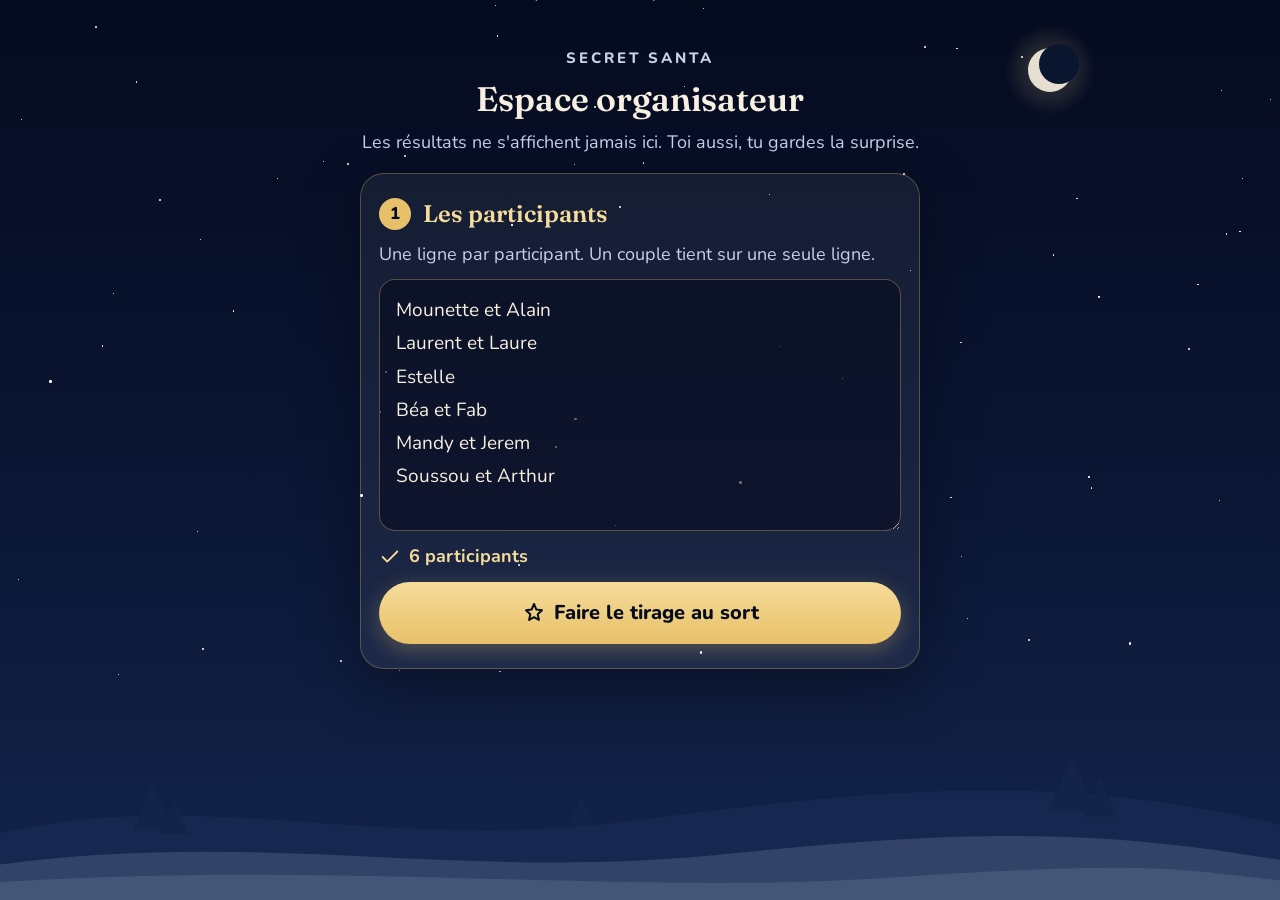
==== organisateur.html @ 4f77e8dc "Site Secret Santa : tirage au sort et révélation par lien secret Co-Authored-By: Claude Opus 5.5 <no" ====
<!doctype html>
<html lang="fr">
<head>
  <meta charset="utf-8">
  <meta name="viewport" content="width=device-width, initial-scale=1">
  <meta name="robots" content="noindex">
  <meta name="theme-color" content="#050b1f">
  <title>Secret Santa – Organisateur</title>
  <link rel="preconnect" href="https://fonts.googleapis.com">
  <link rel="preconnect" href="https://fonts.gstatic.com" crossorigin>
  <link href="https://fonts.googleapis.com/css2?family=Fraunces:opsz,wght@9..144,600;9..144,700&family=Nunito:wght@400;600;700;800&display=swap" rel="stylesheet">
  <link rel="stylesheet" href="style.css">
</head>
<body>
  <!-- Icônes réutilisées -->
  <svg width="0" height="0" style="position:absolute" aria-hidden="true">
    <symbol id="i-check" viewBox="0 0 24 24"><path d="M20 6 9 17l-5-5"/></symbol>
    <symbol id="i-star" viewBox="0 0 24 24"><path d="M12 3l2.4 5.6L20 9.3l-4.3 3.9 1.2 5.8L12 16.2 7.1 19l1.2-5.8L4 9.3l5.6-.7z"/></symbol>
    <symbol id="i-ok" viewBox="0 0 24 24"><circle cx="12" cy="12" r="9"/><path d="M8 12.5l2.6 2.5L16 9.5"/></symbol>
    <symbol id="i-warn" viewBox="0 0 24 24"><path d="M12 3 2 20h20L12 3z"/><path d="M12 10v4"/><path d="M12 17v.5"/></symbol>
    <symbol id="i-copy" viewBox="0 0 24 24"><rect x="9" y="9" width="11" height="11" rx="2"/><path d="M5 15V6a2 2 0 0 1 2-2h8"/></symbol>
    <symbol id="i-sms" viewBox="0 0 24 24"><path d="M21 12a8 8 0 0 1-11.6 7.1L4 20l1-4.6A8 8 0 1 1 21 12z"/></symbol>
    <symbol id="i-redo" viewBox="0 0 24 24"><path d="M3 12a9 9 0 1 0 3-6.7"/><path d="M3 4v5h5"/></symbol>
  </svg>

  <main class="orga">
    <header class="orga-head">
      <p class="eyebrow">Secret Santa</p>
      <h1>Espace organisateur</h1>
      <p>Les résultats ne s'affichent jamais ici. Toi aussi, tu gardes la surprise.</p>
    </header>

    <!-- Étape 1 : participants -->
    <section class="glass card" id="step1">
      <h2 class="step-title"><span class="num">1</span>Les participants</h2>
      <label for="names">Une ligne par participant. Un couple tient sur une seule ligne.</label>
      <textarea id="names" rows="6">Mounette et Alain
Laurent et Laure
Estelle
Béa et Fab
Mandy et Jerem
Soussou et Arthur</textarea>
      <p class="counter" id="counter" aria-live="polite"></p>
      <button class="btn btn-gold btn-big" id="drawBtn" type="button">
        <svg class="icon" aria-hidden="true"><use href="#i-star"/></svg>
        Faire le tirage au sort
      </button>
    </section>

    <!-- Étape 2 : liens à envoyer -->
    <section id="step2" class="hidden" style="display:flex;flex-direction:column;gap:18px">
      <div class="banner">
        <svg class="icon" aria-hidden="true"><use href="#i-ok"/></svg>
        <p><strong>Le tirage est fait !</strong> Envoie maintenant à chacun son propre lien.</p>
      </div>
      <div class="banner hidden" id="localWarn">
        <svg class="icon" aria-hidden="true"><use href="#i-warn"/></svg>
        <p>Tu ouvres cette page depuis ton ordinateur, pas depuis Internet. Les liens ne fonctionneront pour les autres qu'une fois le site mis en ligne.</p>
      </div>
      <h2 class="step-title"><span class="num">2</span>Envoyer les liens</h2>
      <div class="people" id="list"></div>
      <div class="redo-zone">
        <p>Une erreur dans la liste ?</p>
        <button class="btn btn-redo" id="redoBtn" type="button">
          <svg class="icon" aria-hidden="true"><use href="#i-redo"/></svg>
          Refaire un tirage
        </button>
      </div>
    </section>
  </main>

  <!-- Confirmation « Refaire un tirage » -->
  <div class="overlay hidden" id="overlay">
    <div class="dialog" role="dialog" aria-modal="true" aria-labelledby="confirmTitle" aria-describedby="confirmText">
      <svg class="icon warn" aria-hidden="true"><use href="#i-warn"/></svg>
      <h2 id="confirmTitle">Refaire le tirage ?</h2>
      <p id="confirmText">Le nouveau tirage remplace l'ancien. Les liens déjà envoyés ne seront plus bons : il faudra renvoyer les nouveaux à tout le monde.</p>
      <div class="buttons">
        <button class="btn btn-danger" id="confirmYes" type="button">Oui, refaire le tirage</button>
        <button class="btn btn-outline" id="confirmNo" type="button">Non, garder ce tirage</button>
      </div>
    </div>
  </div>

  <script src="santa.js"></script>
  <script>
    addDecor();
    const STORE = "secretSanta.links";
    const $ = (id) => document.getElementById(id);
    const icon = (name) => `<svg class="icon" aria-hidden="true"><use href="#i-${name}"/></svg>`;

    function baseUrl() {
      // En local, on pointe vers index.html ; en ligne, le dossier suffit.
      return new URL(location.protocol === "file:" ? "index.html" : "./", location.href).href;
    }

    function readNames() {
      return $("names").value.split("\n").map((s) => s.trim()).filter(Boolean);
    }

    // Compteur en direct, remplacé par le message d'erreur s'il y a un souci
    function checkNames() {
      const names = readNames();
      const unique = new Set(names.map((n) => n.toLowerCase()));
      const c = $("counter");
      let error = "";
      if (names.length < 3) error = "Il faut au moins 3 participants.";
      else if (unique.size !== names.length) error = "Un même nom apparaît deux fois, corrige la liste.";
      c.classList.toggle("error", !!error);
      c.innerHTML = error
        ? icon("warn") + error
        : icon("check") + names.length + " participants";
      return error ? null : names;
    }
    $("names").addEventListener("input", checkNames);
    checkNames();

    function render(links) {
      $("step1").classList.add("hidden");
      $("step2").classList.remove("hidden");
      $("localWarn").classList.toggle("hidden", location.protocol !== "file:");
      const list = $("list");
      list.innerHTML = "";
      links.forEach(({ name, url }) => {
        const plural = isPlural(name);
        const msg = `🎅 Coucou ${name} ! Le tirage du Secret Santa a été fait. `
          + (plural ? "Appuyez sur ce lien pour découvrir à qui vous offrez un cadeau : "
                    : "Appuie sur ce lien pour découvrir à qui tu offres un cadeau : ")
          + url;

        const box = document.createElement("div");
        box.className = "person";
        box.innerHTML = `
          <p class="label">Lien de</p>
          <p class="who"></p>
          <div class="actions">
            <button class="btn btn-outline btn-copy" type="button">${icon("copy")}<span>Copier</span></button>
            <a class="btn btn-gold wa" target="_blank" rel="noopener">WhatsApp</a>
            <a class="btn btn-gold sms">${icon("sms")}SMS</a>
          </div>`;
        box.querySelector(".who").textContent = name;
        box.querySelector(".wa").href = "https://wa.me/?text=" + encodeURIComponent(msg);
        box.querySelector(".sms").href = "sms:?&body=" + encodeURIComponent(msg);
        box.querySelector(".wa").setAttribute("aria-label", "Envoyer le lien de " + name + " par WhatsApp");
        box.querySelector(".sms").setAttribute("aria-label", "Envoyer le lien de " + name + " par SMS");

        const copyBtn = box.querySelector(".btn-copy");
        copyBtn.setAttribute("aria-label", "Copier le message pour " + name);
        let resetTimer;
        copyBtn.addEventListener("click", async () => {
          try {
            await navigator.clipboard.writeText(msg);
          } catch (e) {
            const t = document.createElement("textarea");
            t.value = msg; document.body.appendChild(t); t.select();
            document.execCommand("copy"); t.remove();
          }
          copyBtn.classList.add("copied");
          copyBtn.innerHTML = icon("check") + "<span>Copié !</span>";
          clearTimeout(resetTimer);
          resetTimer = setTimeout(() => {
            copyBtn.classList.remove("copied");
            copyBtn.innerHTML = icon("copy") + "<span>Copier</span>";
          }, 2000);
        });
        list.appendChild(box);
      });
    }

    $("drawBtn").addEventListener("click", () => {
      const names = checkNames();
      if (!names) return;
      const base = baseUrl();
      const links = drawCycle(names)
        .map(({ giver, receiver }) => ({
          name: giver,
          url: base + "?c=" + encodeToken({ d: giver, r: receiver }),
        }))
        .sort((a, b) => names.indexOf(a.name) - names.indexOf(b.name)); // ordre de la liste, pas celui du tirage

      try { localStorage.setItem(STORE, JSON.stringify(links)); } catch (e) {}
      render(links);
      window.scrollTo({ top: 0, behavior: "smooth" });
    });

    // Fenêtre de confirmation
    let lastFocus = null;
    function openConfirm() {
      lastFocus = document.activeElement;
      $("overlay").classList.remove("hidden");
      $("confirmNo").focus();
    }
    function closeConfirm() {
      $("overlay").classList.add("hidden");
      if (lastFocus) lastFocus.focus();
    }
    $("redoBtn").addEventListener("click", openConfirm);
    $("confirmNo").addEventListener("click", closeConfirm);
    $("overlay").addEventListener("click", (e) => { if (e.target === $("overlay")) closeConfirm(); });
    document.addEventListener("keydown", (e) => {
      if ($("overlay").classList.contains("hidden")) return;
      if (e.key === "Escape") closeConfirm();
      if (e.key === "Tab") { // garder le focus dans la fenêtre
        const a = $("confirmYes"), b = $("confirmNo");
        if (e.shiftKey && document.activeElement === a) { e.preventDefault(); b.focus(); }
        else if (!e.shiftKey && document.activeElement === b) { e.preventDefault(); a.focus(); }
      }
    });
    $("confirmYes").addEventListener("click", () => {
      try { localStorage.removeItem(STORE); } catch (e) {}
      $("overlay").classList.add("hidden");
      $("step2").classList.add("hidden");
      $("step1").classList.remove("hidden");
      checkNames();
      window.scrollTo({ top: 0 });
      $("drawBtn").focus();
    });

    // On retrouve le tirage déjà fait (sur cet appareil) pour ne pas le refaire par erreur.
    try {
      const saved = JSON.parse(localStorage.getItem(STORE) || "null");
      if (Array.isArray(saved) && saved.length) render(saved);
    } catch (e) {}
  </script>
</body>
</html>
---- style.css ----
/* ============ Secret Santa – Nuit d'hiver magique (v2, maquettes Claude Design) ============ */
:root {
  --night-1: #050b1f;
  --night-2: #0c1838;
  --night-3: #13244b;
  --cream: #f7efdf;
  --muted: #c9d1e8;
  --gold: #e8c069;
  --gold-2: #f6dc9a;
  --gold-dark: #b98e36;
  --paper: #f4e9d0;
  --paper-2: #e3cfa4;
  --paper-3: #cdb586;
  --letter: #fffaf0;
  --ink: #18264a;
  --ink-2: #4a5576;
  --wax: #a3221c;
  --holly: #2f5d3a;
  --error: #ff9b8f;
  --error-text: #ffc2b9;
  --ok: #8fe3b0;
  --ok-text: #c9f5da;
  --glass: rgba(255, 255, 255, 0.06);
  --glass-border: rgba(232, 192, 105, 0.3);
}

* { box-sizing: border-box; -webkit-tap-highlight-color: transparent; }

html { background: var(--night-1); }

body {
  margin: 0;
  min-height: 100vh;
  background: linear-gradient(180deg, var(--night-1) 0%, var(--night-2) 62%, var(--night-3) 100%) fixed;
  color: var(--cream);
  font-family: "Nunito", system-ui, -apple-system, "Segoe UI", sans-serif;
  font-size: 18px;
  line-height: 1.5;
  display: flex;
  justify-content: center;
  padding: 0 20px 48px;
  overflow-x: hidden;
}

main { width: 100%; max-width: 560px; position: relative; z-index: 1; }

h1, h2 { font-family: "Fraunces", Georgia, serif; font-weight: 600; margin: 0; line-height: 1.15; }
.gold { color: var(--gold); }
p { margin: 0; }
.icon { width: 22px; height: 22px; flex-shrink: 0; fill: none; stroke: currentColor; stroke-width: 2; stroke-linecap: round; stroke-linejoin: round; }

.eyebrow {
  margin: 0 0 12px;
  font-size: 15px;
  font-weight: 800;
  letter-spacing: 0.2em;
  text-transform: uppercase;
  color: var(--gold);
}

:focus-visible { outline: 3px solid var(--gold-2); outline-offset: 4px; }

.hidden { display: none !important; }
.no-anim, .no-anim * { transition: none !important; }

/* ---------- Décor ---------- */
.sky { position: fixed; inset: 0; pointer-events: none; z-index: 0; overflow: hidden; }
.star { position: absolute; border-radius: 50%; background: #fff; animation: twinkle 3s ease-in-out infinite; }
@keyframes twinkle { 0%, 100% { opacity: 0.3; } 50% { opacity: 1; } }
.flake { position: absolute; top: -20px; color: #dfe8ff; opacity: 0.75; animation: fall linear infinite; }
@keyframes fall { to { transform: translate3d(var(--drift, 20px), 110vh, 0); } }
.moon { position: absolute; top: 24px; left: calc(82% - 46px); width: 92px; height: 92px; }
.hills { position: absolute; left: 0; right: 0; bottom: 0; width: 100%; height: 150px; }

/* ---------- Boutons ---------- */
.btn {
  display: inline-flex;
  align-items: center;
  justify-content: center;
  gap: 8px;
  min-height: 52px;
  padding: 0 22px;
  border-radius: 999px;
  border: 0;
  font-family: inherit;
  font-size: 18px;
  font-weight: 800;
  line-height: 1.2;
  text-decoration: none;
  cursor: pointer;
  transition: transform 0.15s, box-shadow 0.15s, background 0.2s, border-color 0.2s, color 0.2s;
}
.btn:active { transform: translateY(1px); }
.btn-gold { background: linear-gradient(180deg, var(--gold-2), var(--gold)); color: var(--night-1); }
.btn-gold:hover { box-shadow: 0 6px 22px rgba(232, 192, 105, 0.35); }
.btn-outline { background: transparent; color: var(--cream); border: 1.5px solid rgba(232, 192, 105, 0.55); }
.btn-outline:hover { border-color: var(--gold); }
.btn-danger { background: linear-gradient(180deg, #d8564a, var(--wax)); color: #fff; }
.btn-big { width: 100%; min-height: 62px; font-size: 20px; box-shadow: 0 6px 22px rgba(232, 192, 105, 0.3); }
.btn-big .icon { width: 24px; height: 24px; }

/* =================== Page participant =================== */
.reveal-page {
  display: flex;
  flex-direction: column;
  align-items: center;
  text-align: center;
  padding-top: 64px;
  transition: padding-top 0.9s ease;
}
.reveal-page h1 {
  font-size: 36px;
  margin-bottom: 14px;
  transition: font-size 0.9s ease, margin-bottom 0.9s ease;
}
.intro {
  font-size: 19px;
  color: var(--muted);
  max-width: 300px;
  max-height: 120px;
  overflow: hidden;
  transition: opacity 0.3s, max-height 0.9s ease;
}
.hint {
  margin-top: 28px;
  display: flex;
  align-items: center;
  gap: 10px;
  font-size: 19px;
  font-weight: 700;
  color: var(--gold-2);
  max-height: 60px;
  overflow: hidden;
  transition: opacity 0.3s, max-height 0.9s ease, margin-top 0.9s ease;
}
.hint .icon { width: 24px; height: 24px; }

/* La scène : un grand bouton qui contient toute l'enveloppe */
.stage {
  position: relative;
  display: block;
  width: 340px;
  max-width: 100%;
  height: 250px;
  margin-top: 56px;
  padding: 0;
  border: 0;
  border-radius: 24px;
  background: none;
  color: inherit;
  font: inherit;
  cursor: pointer;
  transition: height 0.9s ease, margin-top 0.9s ease;
}
.stage span { display: block; }

.halo {
  position: absolute;
  left: 50%; top: 0;
  width: 300px; height: 250px;
  margin-left: -150px;
  border-radius: 50%;
  background: radial-gradient(closest-side, rgba(232, 192, 105, 0.28), rgba(232, 192, 105, 0));
}

.env {
  position: absolute;
  left: 50%;
  top: 25px;
  width: 300px; height: 200px;
  margin-left: -150px;
  transition: top 0.9s ease;
}
.env-float { position: absolute; inset: 0; animation: float 4s ease-in-out infinite; }
@keyframes float { 0%, 100% { transform: translateY(0); } 50% { transform: translateY(-8px); } }
.env-float > span, .env-float > svg { position: absolute; display: block; }

.env-back {
  inset: 0;
  border-radius: 12px;
  background: #c9b07e;
  box-shadow: 0 18px 26px rgba(0, 0, 0, 0.5);
}
.flap {
  left: 0; top: 0;
  width: 300px; height: 120px;
  z-index: 4;
  transform-origin: 50% 3px;
  transition: transform 0.6s ease-in-out;
}
.flap svg, .pocket svg, .seal svg { display: block; }
.letter {
  left: 10px; top: 8px;
  width: 280px; height: 250px;
  z-index: 2;
  padding: 22px 16px 0;
  border-radius: 10px;
  background: var(--letter);
  box-shadow: inset 0 0 0 1px rgba(185, 142, 54, 0.5), inset 0 0 0 7px var(--letter), inset 0 0 0 8px rgba(185, 142, 54, 0.4), 0 10px 30px rgba(0, 0, 0, 0.35);
  color: var(--ink);
  clip-path: inset(-40px -40px 60px -40px);
  transition: transform 0.8s cubic-bezier(.2, .8, .2, 1), clip-path 0.3s;
}
.letter .flourish { font-size: 13px; letter-spacing: 0.4em; color: var(--gold-dark); }
.letter .to { margin-top: 6px; font-size: 18px; font-weight: 600; color: var(--ink-2); }
.letter .name {
  margin-top: 6px;
  font-family: "Fraunces", Georgia, serif;
  font-weight: 700;
  font-size: 40px;
  line-height: 1.1;
  overflow-wrap: anywhere;
  opacity: 0.35;
  transition: opacity 0.8s;
}
.letter .name.long { font-size: 32px; }
.pocket { left: 0; top: 0; z-index: 3; }
.ring {
  left: 112px; top: 80px;
  width: 76px; height: 76px;
  z-index: 5;
  border-radius: 50%;
  border: 2px solid var(--gold-2);
  animation: ring 1.8s ease-out infinite;
}
@keyframes ring { 0% { transform: scale(0.9); opacity: 0.8; } 100% { transform: scale(1.5); opacity: 0; } }
.seal {
  left: 95px; top: 72px;
  z-index: 6;
  transition: transform 0.3s ease-in, opacity 0.3s ease-in;
}

/* --- états de l'animation (classes ajoutées en JS au bon moment, jamais de délai CSS) --- */
.is-open .env-float { animation-play-state: paused; }
.is-open .ring { animation: none; opacity: 0; }
.is-open .seal { transform: scale(0.4); opacity: 0; }
.is-open .halo { animation: halo 0.6s ease-in-out forwards; }
@keyframes halo {
  0% { opacity: 1; }
  50% { opacity: 1; transform: scale(1.12); filter: brightness(1.5); }
  100% { opacity: 0; transform: scale(1); }
}
.is-open .stage { cursor: default; }

/* la page se réorganise */
.is-open.reveal-page { padding-top: 56px; }
.is-open h1 { font-size: 32px; margin-bottom: 0; }
.is-open .intro { opacity: 0; max-height: 0; }
.is-open .hint { opacity: 0; max-height: 0; margin-top: 0; }
.is-open .stage { height: 370px; margin-top: 22px; }
.is-open .env { top: 178px; }

.flap-open .flap { transform: scaleY(-1); }
.flap-back .flap { z-index: 1; }
.rise .letter { transform: translateY(-180px); clip-path: inset(-40px); }
.rise .letter .name { opacity: 1; }

.after {
  display: none;
  flex-direction: column;
  align-items: center;
  opacity: 0;
  transform: translateY(10px);
  transition: opacity 0.4s, transform 0.4s;
}
.after.visible { display: flex; }
.after.show { opacity: 1; transform: none; }
.after .secret { margin-top: 22px; font-family: "Fraunces", Georgia, serif; font-weight: 600; font-size: 24px; color: var(--gold-2); }
.after .come-back { margin-top: 6px; font-size: 18px; line-height: 1.45; color: var(--muted); max-width: 310px; }
.btn-replay {
  margin-top: 22px;
  min-height: 56px;
  padding: 0 26px;
  border: 1.5px solid rgba(232, 192, 105, 0.55);
  background: rgba(5, 11, 31, 0.4);
  color: var(--cream);
  font-weight: 700;
}

.spark {
  position: absolute;
  left: 50%;
  color: var(--gold-2);
  pointer-events: none;
  z-index: 7;
  animation: burst 1.2s ease-out forwards;
}
@keyframes burst {
  0% { transform: translate(-50%, -50%) scale(0.3); opacity: 1; }
  100% { transform: translate(calc(-50% + var(--dx)), calc(-50% + var(--dy))) scale(1); opacity: 0; }
}

/* --- lien incomplet --- */
.error-wrap { padding-top: 150px; }
.glass {
  background: var(--glass);
  border: 1px solid var(--glass-border);
  border-radius: 24px;
  box-shadow: 0 20px 60px rgba(0, 0, 0, 0.35);
}
.error-card { padding: 36px 24px 32px; display: flex; flex-direction: column; align-items: center; text-align: center; }
.error-card .eyebrow { margin: 18px 0 8px; }
.error-card h1 { font-size: 34px; margin-bottom: 14px; }
.error-card .lead { font-size: 20px; font-weight: 700; line-height: 1.45; margin-bottom: 12px; }
.error-card .sub { font-size: 19px; color: var(--muted); margin-bottom: 22px; }
.tip {
  width: 100%;
  display: flex;
  gap: 12px;
  align-items: flex-start;
  padding: 14px 16px;
  border-radius: 14px;
  background: rgba(232, 192, 105, 0.12);
  text-align: left;
  line-height: 1.45;
}
.tip .icon { color: var(--gold-2); width: 24px; height: 24px; margin-top: 2px; }

/* --- version calme --- */
@media (prefers-reduced-motion: reduce) {
  .flake, .star, .env-float { animation: none !important; }
  .ring { display: none !important; }
  .flake { display: none; }
}

/* =================== Page organisateur =================== */
.orga { padding-top: 48px; display: flex; flex-direction: column; gap: 18px; }
.orga-head { text-align: center; }
.orga-head .eyebrow { margin-bottom: 10px; }
.orga-head h1 { font-size: 34px; margin-bottom: 10px; }
.orga-head p { color: var(--muted); line-height: 1.45; }

.card { padding: 24px 18px; display: flex; flex-direction: column; gap: 12px; }
.step-title { display: flex; align-items: center; gap: 12px; font-size: 24px; color: var(--gold-2); }
.num {
  display: inline-flex; align-items: center; justify-content: center;
  width: 32px; height: 32px; flex-shrink: 0;
  border-radius: 50%;
  background: var(--gold); color: var(--night-1);
  font-family: "Nunito", sans-serif; font-size: 17px; font-weight: 800;
}
label { font-size: 18px; line-height: 1.4; color: var(--muted); }
textarea {
  width: 100%;
  height: 252px;
  padding: 14px 16px;
  border-radius: 16px;
  border: 1.5px solid rgba(232, 192, 105, 0.35);
  background: rgba(5, 11, 31, 0.6);
  color: var(--cream);
  font-family: inherit;
  font-size: 19px;
  line-height: 1.75;
  resize: vertical;
}
textarea:focus { outline: none; border-color: var(--gold); }
.counter { display: flex; align-items: center; gap: 8px; font-weight: 700; color: var(--gold-2); }
.counter.error { color: var(--error); }

.banner {
  display: flex;
  gap: 12px;
  align-items: flex-start;
  padding: 14px 16px;
  border-radius: 16px;
  background: rgba(232, 192, 105, 0.14);
  border: 1px solid rgba(232, 192, 105, 0.4);
  line-height: 1.45;
}
.banner .icon { width: 26px; height: 26px; color: var(--gold-2); }

.people { display: flex; flex-direction: column; gap: 12px; }
.person {
  padding: 16px;
  border-radius: 20px;
  background: var(--glass);
  border: 1px solid rgba(232, 192, 105, 0.28);
}
.person .label { font-size: 14px; font-weight: 800; letter-spacing: 0.14em; text-transform: uppercase; color: var(--gold); }
.person .who { margin: 2px 0 12px; font-family: "Fraunces", Georgia, serif; font-weight: 600; font-size: 24px; line-height: 1.2; }
.person .actions { display: grid; grid-template-columns: repeat(3, minmax(0, 1fr)); gap: 8px; }
.person .actions .btn { min-height: 52px; padding: 0 6px; font-size: 17px; gap: 6px; }
.person .actions .icon { width: 18px; height: 18px; }
.btn-copy.copied { border-color: var(--ok); background: rgba(143, 227, 176, 0.14); color: var(--ok-text); }

.redo-zone {
  margin-top: 14px;
  padding-top: 22px;
  border-top: 1px solid rgba(232, 192, 105, 0.22);
  display: flex; flex-direction: column; align-items: center; gap: 10px;
  text-align: center;
  color: var(--muted);
}
.btn-redo { min-height: 54px; padding: 0 26px; background: transparent; border: 1.5px solid var(--error); color: var(--error-text); }

.overlay {
  position: fixed; inset: 0; z-index: 10;
  background: rgba(3, 7, 20, 0.72);
  display: flex; align-items: center; justify-content: center;
  padding: 20px;
}
.dialog {
  width: 100%; max-width: 420px;
  padding: 30px 22px 24px;
  border-radius: 24px;
  background: #101d40;
  border: 1px solid rgba(232, 192, 105, 0.45);
  box-shadow: 0 30px 80px rgba(0, 0, 0, 0.6);
  display: flex; flex-direction: column; align-items: center; gap: 12px;
  text-align: center;
}
.dialog .warn { width: 44px; height: 44px; color: var(--error); stroke-width: 1.8; }
.dialog h2 { font-size: 26px; line-height: 1.2; }
.dialog p { color: var(--muted); line-height: 1.5; }
.dialog .buttons { width: 100%; display: flex; flex-direction: column; gap: 10px; margin-top: 8px; }
.dialog .btn { width: 100%; min-height: 56px; }

@media (max-width: 370px) {
  body { padding: 0 14px 40px; }
  .person .actions .btn { font-size: 15px; }
  .person .actions .icon { display: none; }
}
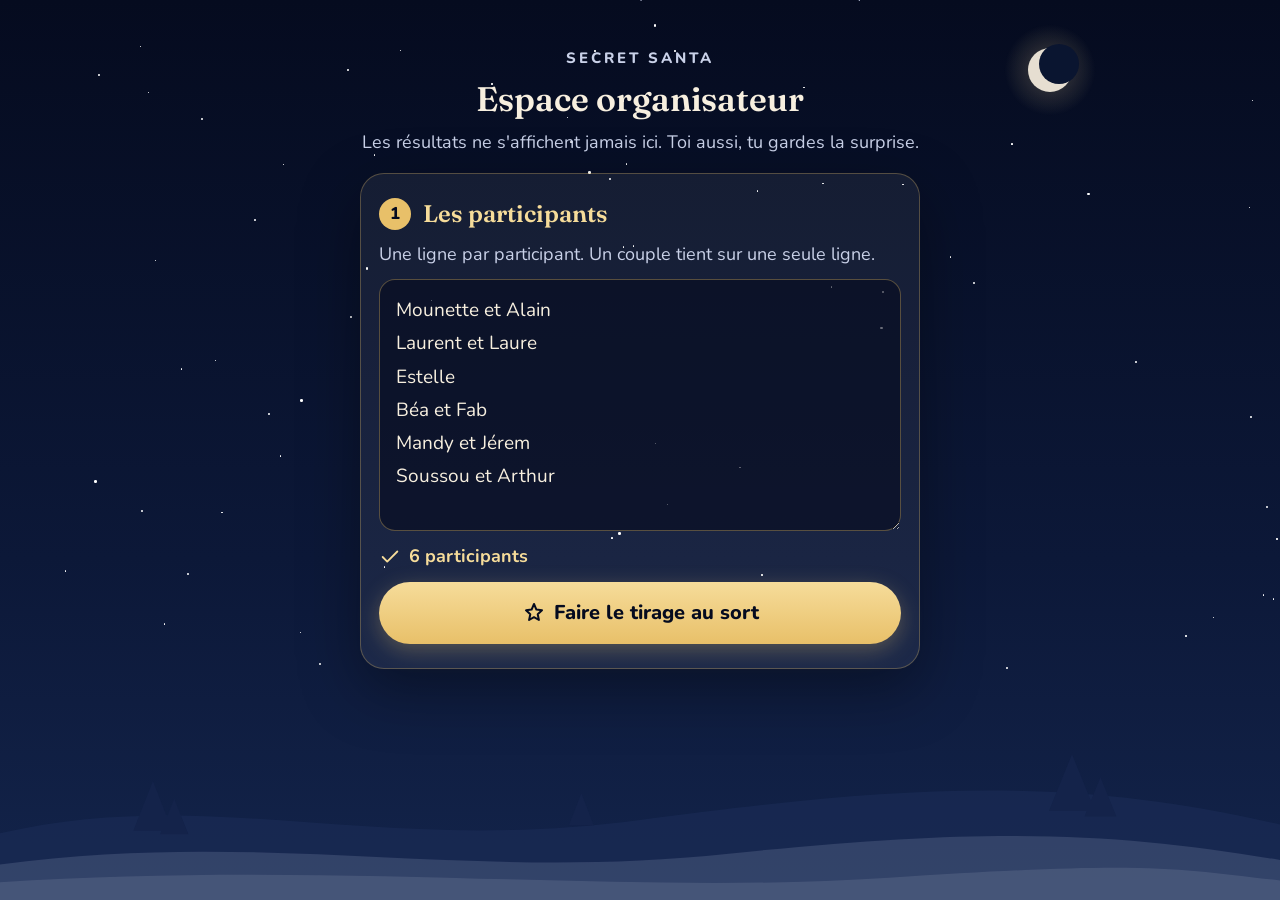
==== commit 568adafc: "Correction du prénom Jérem Co-Authored-By: Claude Opus 5.5 <noreply@anthropic.com>" ====
--- a/organisateur.html
+++ b/organisateur.html
@@ -38,7 +38,7 @@
 Laurent et Laure
 Estelle
 Béa et Fab
-Mandy et Jerem
+Mandy et Jérem
 Soussou et Arthur</textarea>
       <p class="counter" id="counter" aria-live="polite"></p>
       <button class="btn btn-gold btn-big" id="drawBtn" type="button">
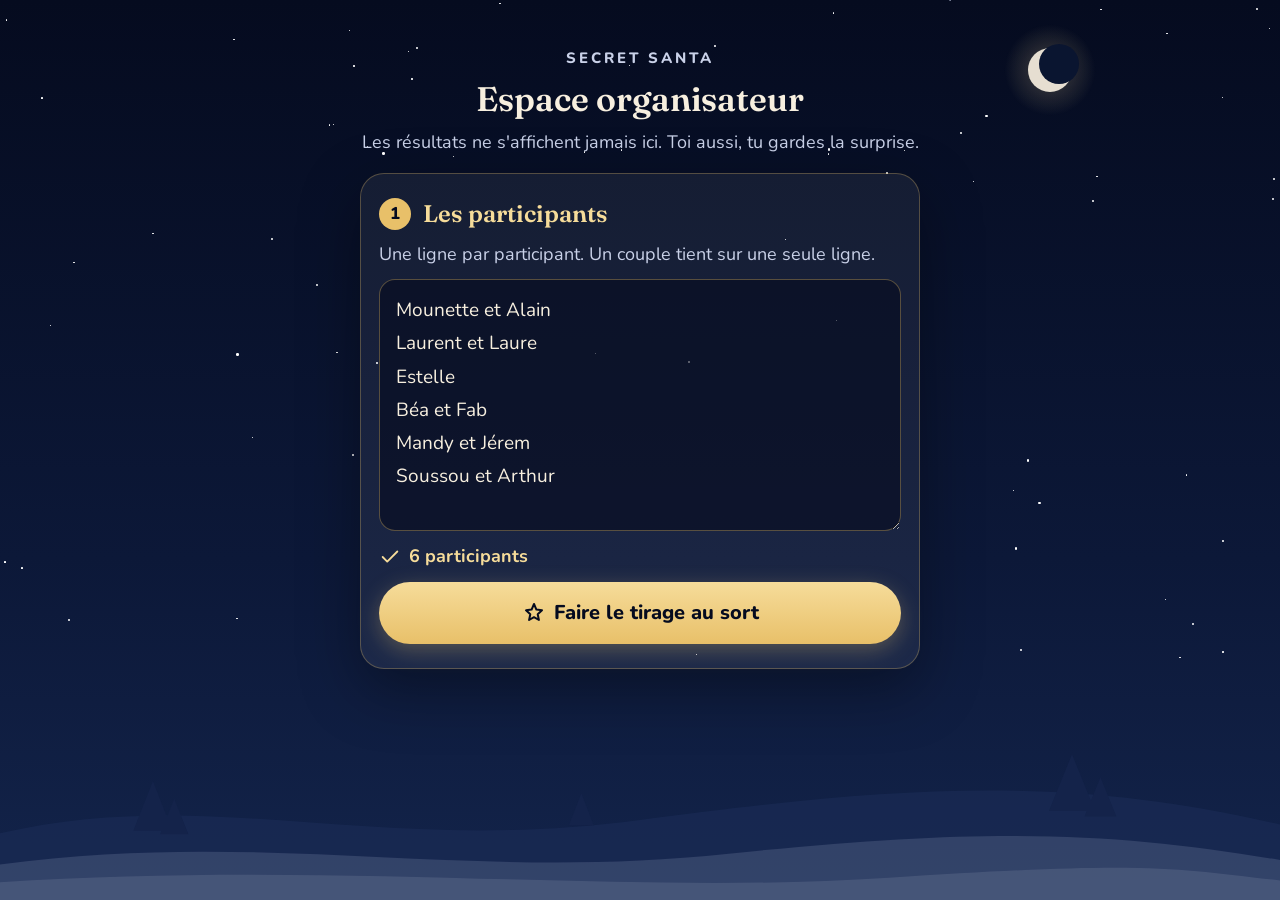
==== commit 8f204fc1: "Le bouton Copier copie uniquement le lien Co-Authored-By: Claude Opus 5.5 <noreply@anthropic.com>" ====
--- a/organisateur.html
+++ b/organisateur.html
@@ -145,14 +145,14 @@
         box.querySelector(".sms").setAttribute("aria-label", "Envoyer le lien de " + name + " par SMS");
 
         const copyBtn = box.querySelector(".btn-copy");
-        copyBtn.setAttribute("aria-label", "Copier le message pour " + name);
+        copyBtn.setAttribute("aria-label", "Copier le lien de " + name);
         let resetTimer;
         copyBtn.addEventListener("click", async () => {
           try {
-            await navigator.clipboard.writeText(msg);
+            await navigator.clipboard.writeText(url);
           } catch (e) {
             const t = document.createElement("textarea");
-            t.value = msg; document.body.appendChild(t); t.select();
+            t.value = url; document.body.appendChild(t); t.select();
             document.execCommand("copy"); t.remove();
           }
           copyBtn.classList.add("copied");
